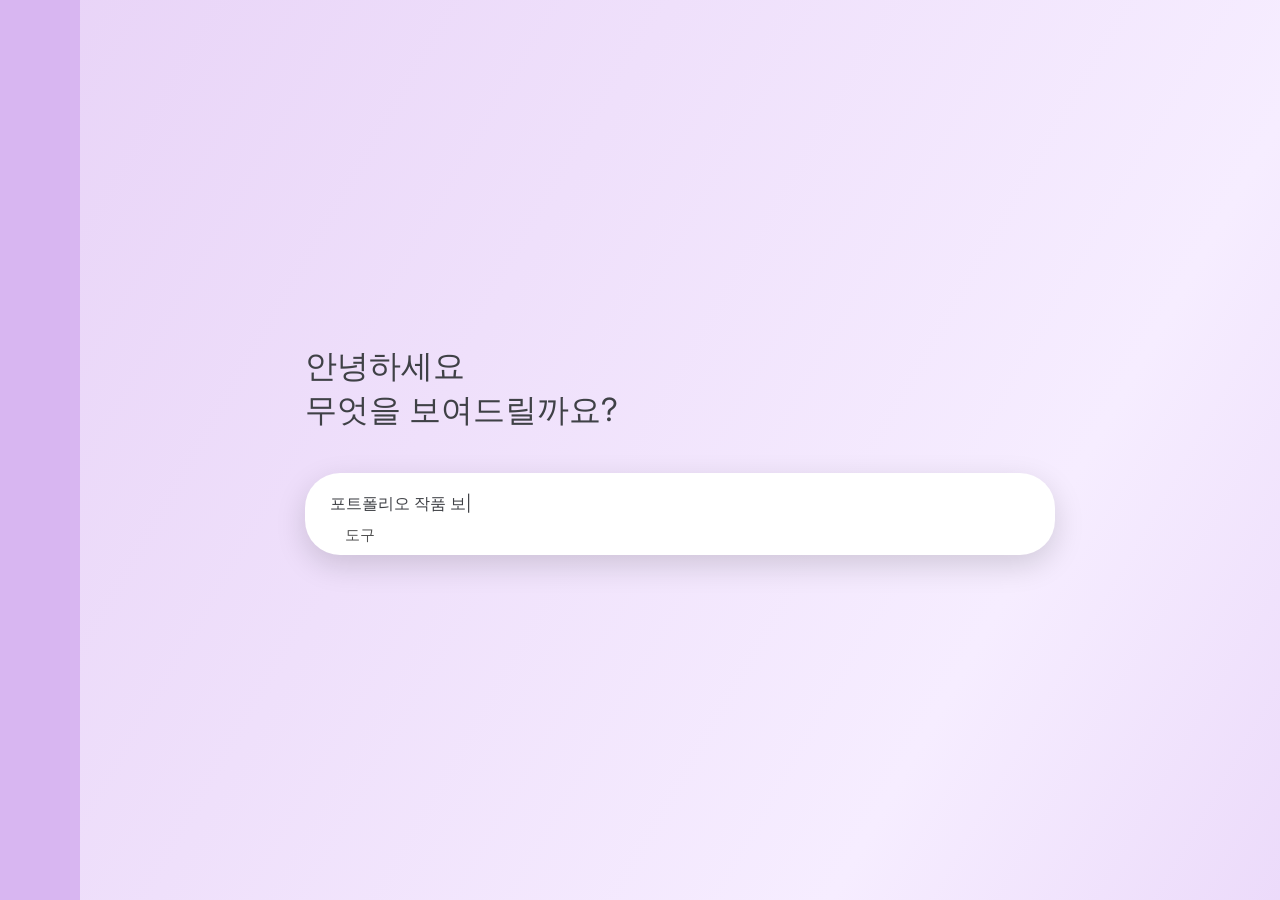
==== index.html @ f6c5e35c "Add files via upload" ====
<!DOCTYPE html>
<html lang="ko">
<head>
<meta charset="UTF-8">
<meta http-equiv="X-UA-Compatible" content="IE=edge">
<meta name="viewport" content="width=device-width, initial-scale=1.0">
<script src="https://kit.fontawesome.com/efbf198f8e.js" crossorigin="anonymous"></script>
<link rel="preconnect" href="https://fonts.googleapis.com">
<link rel="preconnect" href="https://fonts.gstatic.com" crossorigin>
<link href="https://fonts.googleapis.com/css2?family=Inter:ital,opsz,wght@0,14..32,100..900;1,14..32,100..900&display=swap" rel="stylesheet">
<link rel="stylesheet" href="https://unpkg.com/aos@next/dist/aos.css" />
<link rel="stylesheet" href="https://cdn.jsdelivr.net/npm/swiper@12/swiper-bundle.min.css" />
<link rel="stylesheet" href="css/index.css">
<title></title>
<style>
</style>
</head>
<body>
    <main>
        <section class="menu-bar flex-box">
            <div class="top-icon">
                <div><i class="fa-solid fa-bars"></i></div>
                <div><i class="fa-solid fa-pen-to-square"></i></div>
            </div>
            <div class="bottom-icon">
                <i class="fa-solid fa-gear"></i>
            </div>
        </section>
        <section class="flex-box pofol-back">
            <div class="search-group">
                <div class="title">
                    <h2>안녕하세요 <br>
                        무엇을 보여드릴까요?</h2>
                </div>
                <div class="search-box">
                        <div class="pofol">
                            <p class="jihyepofol">강지혜 portfolio</p>
                            <p id="typing"><span class="cursor">|</span></p>
                        </div>
                    <div class="icon-bar flex-box">
                        <div class="left-icon flex-box">
                            <i class="fa-regular fa-plus"></i>
                            <span>
                                <i class="fa-solid fa-sliders"></i> <span>도구</span>
                            </span>
                        </div>
                        <span class="right-icon">
                            <i class="fa-solid fa-circle-arrow-right"></i>
                        </span>
                    </div>
                </div>
            </div>
        </section>
        <section class="portfolio-start" >
                <div class="txt-intro">
                        <p><span class="purple">강지혜의 portfolio</span>를 불러왔습니다.</p>
                        <div class="line"></div>
                    <div>
                        <p class="myintro">안녕하세요. <br><br>
                        사소한 디테일에서 <span class="bold">새로운 가능성을 발견</span>하고 <br>
                        <span class="bold">섬세함으로 그 답을 설계하는 디자이너 강지혜</span>입니다. <br> <br>
                        <span class="bold">복잡한 문제를 걷어내고 본질에 집중</span>하며 <br>
                        머무는 모든 순간을 <span class="bold">가장 편안하고 가치 있게</span> <br>
                        만드는 것이 <span class="bold">저의 디자인 철학</span>입니다.
                        </p>
                        <div class="line"></div>
                    </div>
                </div>

        <div class="work">
            <div class="design">
                <h2>1. 상세 페이지</h2>
                <div class="work-img flex-box">
                    <div class="modal-open" onclick="open_modal(0)" >
                        <img src="img/promotion/miumiu/miuthumb.png" alt=""  > 
                        <div>MIU MIU</div>
                    </div>
                    <div class="modal-open" onclick="open_modal(1)">
                        <img src="img/promotion/nespresso/nespressothumb.png" alt="" >
                        <div>NESPRESSO</div>
                    </div>
                    <div class="modal-open" onclick="open_modal(2)">
                        <img src="img/promotion/keyboard/keyboardthumb.png" alt="" >
                        <div>단청 키보드</div>
                    </div>
                    <div class="modal-open" onclick="open_modal(3)">
                        <img src="img/promotion/fujifilm/fujifilmthumb.png" alt="" >
                        <div>FUJIFILM INSTAX</div>
                    </div>
           
                </div>
                <div class="line"></div>
            </div>
            <div class="design">
                <h2>2. 배너 디자인 & 이벤트 페이지</h2>
                <div class="work-img flex-box">
                    <div class="modal-open" onclick="open_modal(4)">
                        <img src="img/promotion/knotted/knottedthumb.png" alt="" class="page-img">
                        <div>KNOTTED</div>
                    </div>
                    <div class="modal-open" onclick="open_modal(9)">
                        <img src="img/promotion/toreta/toretathumb.png" alt="" class="page-img">
                        <div>TORETA</div>
                    </div>
                    <div class="modal-open" onclick="open_modal(5)">
                        <img src="img/promotion/zinus/zinustjumb.png" alt="" class="page-img">
                        <div>ZINUS</div>
                    </div>
                </div>
                <div class="line"></div>
            </div>
            <div class="design">
                <h2>3. 로고 디자인</h2>
                <div class="work-img flex-box">
                    <div class="modal-open" onclick="open_modal(6)">
                        <img src="img/promotion/logo/logo.png" alt="" class="page-img">
                        <div>SoSo Log</div>
                    </div>
                </div>
                <div class="line"></div>
            </div>
            <div class="design">
                <h2>4. 반응형 웹디자인</h2>
                <div class="work-img flex-box">
                    <div class="modal-open" onclick="open_modal(7)">
                        <img src="port1/images/petthumb.png" alt="" class="page-img">
                        <div>PET MATE</div>
                    </div>
                    <div class="modal-open" onclick="open_modal(8)">
                        <img src="port2/images/aquathumb.png" alt="" class="page-img">
                        <div>AQUA DIVE</div>
                    </div>
                </div>
                <div class="line"></div>
            </div>
        </div>
        </section>
    </main>
    <!-- 모달1 구역 -->
    <div class="modal" >
        <div class="modal-wrap">
            <div class="modal-body">
                <div  class="modal-860">
                    <h2>상세 페이지</h2>
                    <div class="modal-logo"><img src="img/promotion/miumiu/logo.png" alt=""></div>
                    <p class="con"><span>컨셉</span>연노랑과 연분홍의 파스텔 컬러를 활용해 발랄한 소녀 감성과 사랑스러운 분위기를 표현했습니다. <br> 기존 상세 페이지의 블루 계열 톤과 차별화된 색감으로 미우미우 향수의 달콤하고 우아한 이미지를 강조했습니다.</p>
                    <p class="con"><span>기술 스택</span>ChatGPT / Gemini : 방향성 도출 <br>
                        Nano Banana / 미리캔버스(Miricle) / Canva : 이미지 생성 및 제품 연출 배경 구성 <br>
                        Photoshop / Figma : 이미지 편집 및 레이아웃 구성</p> 
                        
                    <img src="img/promotion/miumiu/miu_01.jpg" alt="">                                 
                    <img src="img/promotion/miumiu/miu_02.jpg" alt="">                                 
                    <img src="img/promotion/miumiu/miu_03.jpg" alt="">                                 
                    <span class="modal-close"><i class="fa-solid fa-xmark"></i></span>
                </div>
            </div>
        </div>   
    </div>
    <div class="modal" >
        <div class="modal-wrap">
            <div class="modal-body">
                <div  class="modal-860">
                    <h2>상세 페이지</h2>
                    <div class="modal-logo"><img src="img/promotion/nespresso/logo.png" alt=""></div>
                    <p class="con"><span>컨셉</span>베이지와 브라운 계열 컬러를 활용해 커피의 씁쓸함과 달콤함이 공존하는 따뜻하고 고급스러운 분위기를 연출하고, 다양한 기능과 기술이 적용된 프리미엄 커피머신의 기술력을 강조했습니다.</p>
                    <p class="con"><span>기술 스택</span>ChatGPT / Gemini : 연출 배경 편집 <br>
                        Nano Banana / 미리캔버스(Miricle) / Canva : 이미지 생성 및 제품 연출 배경 구성 <br>
                        Photoshop / Figma : 이미지 편집 및 레이아웃 구성</p> 
                    <img src="img/promotion/nespresso/nespresso_01.jpg" alt="">                                 
                    <img src="img/promotion/nespresso/nespresso_02.jpg" alt="">                                 
                    <img src="img/promotion/nespresso/nespresso_03.jpg" alt="">                                 
                    <img src="img/promotion/nespresso/nespresso_04.jpg" alt="">                                 
                    <span class="modal-close"><i class="fa-solid fa-xmark"></i></span>
                </div>
            </div>
        </div>   
    </div>
    <div class="modal" >
        <div class="modal-wrap">
            <div class="modal-body">
                <div  class="modal-860">
                    <h2>상세 페이지</h2>
                    <div class="modal-logo"><img src="img/promotion/keyboard/logo.png" alt=""></div>
                    <p class="con"><span>컨셉</span>단청에서 영감을 받은 한국 전통 문양을 바탕으로 다크 계열 컬러를 활용해 차분하고 고급스러운 분위기를 연출하고, 제품의 패턴과 디테일이 돋보이도록 디자인 중심으로 구성했습니다.</p>
                    <p class="con"><span>기술 스택</span>ChatGPT / Gemini : 연출 배경 제작 <br>
                        Nano Banana / 미리캔버스(Miricle) : 이미지 생성 및 제품 연출 구성 <br>
                        Photoshop / Figma : 이미지 편집 및 레이아웃 구성</p> 
                    <img src="img/promotion/keyboard/keyboard_01.jpg" alt="">                                 
                    <img src="img/promotion/keyboard/keyboard_02.jpg" alt="">                                 
                    <img src="img/promotion/keyboard/keyboard_03.jpg" alt="">                                 
                    <img src="img/promotion/keyboard/keyboard_04.jpg" alt="">                                 
                    <span class="modal-close"><i class="fa-solid fa-xmark"></i></span>
                </div>
            </div>
        </div>   
    </div>
    <div class="modal" >
        <div class="modal-wrap">
            <div class="modal-body">
                <div  class="modal-860">
                    <h2>상세 페이지</h2>
                    <div class="modal-logo"><img src="img/promotion/fujifilm/logo.png" alt=""></div>
                    <p class="con"><span>컨셉</span>그린 계열 컬러를 중심으로 카메라의 아날로그 감성과 클래식한 분위기를 연출하고, 카메라의 기능과 사용 방법을 직관적으로 전달할 수 있도록 구성했습니다.</p>
                    <p class="con"><span>기술 스택</span>ChatGPT / Gemini : 연출 방향성 도출 <br>
                        Nano Banana / 미리캔버스(Miricle) / Canva : 이미지 생성 및 제품 연출 구성 <br>
                        Photoshop / Figma : 이미지 편집 및 레이아웃 구성</p> 
                    <img src="img/promotion/fujifilm/fujifilm_01.jpg" alt="">
                    <img src="img/promotion/fujifilm/fujifilm_02.jpg" alt="">
                    <img src="img/promotion/fujifilm/fujifilm_03.jpg" alt="">
                    <img src="img/promotion/fujifilm/fujifilm_04.jpg" alt="">
                    <span class="modal-close"><i class="fa-solid fa-xmark"></i></span>
                </div>
            </div>
        </div>   
    </div>
    <div class="modal" >
        <div class="modal-wrap">
            <div class="modal-body">
                <div  class="modal-1400">
                    <h2>배너 디자인</h2>
                    <div class="modal-logo"><img src="img/promotion/knotted/logo.png" alt=""></div>
                    <p class="con"><span>컨셉</span>디저트의 색감과 조화를 이루는 배경 컬러를 활용해 감성적인 분위기를 연출하고, 비주얼이 돋보이도록 디자인했습니다.</p>
                    <p class="con"><span>기술 스택</span>ChatGPT / Gemini : 연출 방향성 도출 <br>
                        Nano Banana / 미리캔버스(Miricle) / Canva : 이미지 생성 및 제품 연출 구성 <br>
                        Photoshop / Figma : 이미지 편집 및 레이아웃 구성</p> 
                    <img src="img/promotion/knotted/knotted1.png" alt="">
                    <img src="img/promotion/knotted/knotted2.png" alt="">
                    <img src="img/promotion/knotted/knotted3.png" alt="">
                    <span class="modal-close"><i class="fa-solid fa-xmark"></i></span>
                </div>
            </div>
        </div>   
    </div>
    <div class="modal" >
        <div class="modal-wrap">
            <div class="modal-body">
                <div  class="modal-860">
                    <h2>이벤트 페이지</h2>
                    <div class="modal-logo"><img src="img/promotion/zinus/logo.png" alt=""></div>
                    <p class="con"><span>컨셉</span>동일한 레이아웃을 기반으로 계절에 맞는 컬러를 적용해 두 가지 이벤트 페이지를 제작했습니다. <br>겨울 시즌에는 브라운 계열을 활용해 포근한 분위기를 연출하고, 봄 시즌에는 옐로우 계열을 적용해 밝고 부드러운 분위기를 표현했습니다.</p>
                    <p class="con"><span>기술 스택</span>ChatGPT / Gemini : 연출 방향성 도출 <br>
                        Nano Banana / 미리캔버스(Miricle) / Canva : 이미지 생성 및 제품 연출 구성 <br>
                        Photoshop / Figma : 이미지 편집 및 레이아웃 구성</p> 
                    <img src="img/promotion/zinus/zinus1.png" alt="">
                    <img src="img/promotion/zinus/zinus2.png" alt="">
                    <span class="modal-close"><i class="fa-solid fa-xmark"></i></span>
                </div>
            </div>
        </div>   
    </div>
    <div class="modal" >
        <div class="modal-wrap">
            <div class="modal-body">
                <div  class="modal-1400">
                    <h2>로고 디자인</h2>
                    <div class="modal-logo"><img src="img/promotion/logo/sologo.png" alt=""></div>
                        <img src="img/promotion/logo/sosolog_01.jpg" alt="">
                        <img src="img/promotion/logo/sosolog_02.jpg" alt="">
                        <img src="img/promotion/logo/sosolog_03.jpg" alt="">
                    <span class="modal-close"><i class="fa-solid fa-xmark"></i></span>
                </div>
            </div>
        </div>   
    </div>
    <div class="modal" >
        <div class="modal-wrap">
            <div class="modal-body">
                <div  class="modal-1400">
                    <h2>반응형 웹디자인</h2>
                   <div class="web"><a href="port1/index.html" target="_blank"><i class="fa-solid fa-square-up-right"></i></a></div>
                        <img src="port1/images/pet_01.jpg" alt="">
                        <img src="port1/images/pet_02.jpg" alt="">
                        <img src="port1/images/pet_03.jpg" alt="">
                    <span class="modal-close"><i class="fa-solid fa-xmark"></i></span>
                </div>
            </div>
        </div>   
    </div>
    <div class="modal" >
        <div class="modal-wrap">
            <div class="modal-body">
                <div  class="modal-1400">
                    <h2>반응형 웹디자인</h2>
                    <div class="web"><a href="port2/index.html" target="_blank"><i class="fa-solid fa-square-up-right"></i></a></div>
                        <img src="port2/images/aqua_01.jpg" alt="">
                        <img src="port2/images/aqua_02.jpg" alt="">
                        <img src="port2/images/aqua_03.jpg" alt="">
                        <img src="port2/images/aqua_04.jpg" alt="">
                    <span class="modal-close"><i class="fa-solid fa-xmark"></i></span>
                </div>
            </div>
        </div>   
    </div>
    <div class="modal" >
        <div class="modal-wrap">
            <div class="modal-body">
                <div  class="modal-1400">
                    <h2>배너 디자인</h2>
                    <div class="modal-logo"><img src="img/promotion/toreta/logo.png" alt=""></div>
                    <p class="con"><span>컨셉</span>제품이 가진 산뜻한 브랜드 이미지를 반영해 청량함과 상큼함을 중심으로 배너 컨셉을 설정하였습니다. <br>
또한 제품 패키지의 컬러를 반영해 배경 색감과 분위기를 다르게 구성하고, 각 컨셉에 어울리는 시각 요소로 차별화된 이미지를 표현하였습니다.
                    <p class="con"><span>기술 스택</span>ChatGPT / Gemini : 연출 방향성 도출 <br>
                        Nano Banana / 미리캔버스(Miricle) / Canva : 이미지 생성 및 제품 연출 구성 <br>
                        Photoshop / Figma : 이미지 편집 및 레이아웃 구성</p> 
                        <img src="img/promotion/toreta/toreta_01.png" alt="">
                        <img src="img/promotion/toreta/toreta_02.png" alt="">
                    <span class="modal-close"><i class="fa-solid fa-xmark"></i></span>
                </div>
            </div>
        </div>   
    </div>




















<script src="https://ajax.googleapis.com/ajax/libs/jquery/3.5.1/jquery.min.js"></script>
<script>
    let modal = document.querySelectorAll('.modal');  /* 모달창 */
 
    function open_modal(modal_num){  
        // 모달창이 열리면 body 에 있던 스크롤바는 감춘다
           $('body').css('overflow','hidden');      

           modal[modal_num].style.display ='block';  /* 매개변수를 통하여 배열번호를 전달받아 해당 클래스(모달창)를 열어줌 */
                      
            $('.modal-close').click(function(){
                $('body').css('overflow','auto');
                $('.modal').css('display','none');
                            });  
         } ;
</script>

















<script src="https://unpkg.com/aos@next/dist/aos.js"></script>

<script>

$(document).ready(function() {
    // 1. 타이핑 효과 (기존 것 유지)
    let $title = $(".jihyepofol");    
    let $cursor = $(".cursor");        
    let text = "포트폴리오 작품 보러가기.";
    let i = 0;
    
    setTimeout(function() {
        $title.fadeOut(500, function() {
            $cursor.show();
            let interval = setInterval(function() {
                $cursor.before(text.charAt(i));
                i++;
                if (i >= text.length) clearInterval(interval);
            }, 100);
        });
    }, 100);

    // 2. 화살표 클릭 시 핵심 동작
    $(".right-icon").on("click", function() {
        // 버튼 중복 클릭 방지
        $(this).css({"pointer-events": "none"}); 

        // 1단계: 전체 섹션을 보이게 함
        $(".portfolio-start").fadeIn(600);

        // 2단계: 섹션 안의 .design 요소들을 0.3초 간격으로 하나씩 나타나게 함
        $(".portfolio-start .design").each(function(index) {
            $(this).delay(index * 300).animate({ opacity: 1 }, 800);
        });

        // 3단계: 포트폴리오 위치로 부드럽게 스크롤
        $('html, body').animate({
            scrollTop: $(".portfolio-start").offset().top
        }, 600);
    });
});

// 모달창------------------------------------------------------------------------------


</script>
</body>
</html>
---- css/index.css ----
@charset "UTF-8";
*{
    margin: 0;
    padding: 0;
    box-sizing: border-box;
    list-style: none;
    text-decoration: none;
    font-family: "Inter", sans-serif;

    /* border: 1px solid red; */
}
body{overflow: scroll; overflow-x: hidden;}
img{display: block; width: 100%;}
.flex-box{display: flex; flex-wrap: wrap;}
.container{max-width: 1400px; margin: auto; padding: 0 20px;}
.line{border-bottom: 2px solid #969698; margin: 0 auto;}
.bold{font-weight: 600;}
.modal-1400{max-width: 1440px; margin: auto; padding: 20px;}
.modal-1000{max-width: 1040px; margin: auto; padding: 20px;}
.modal-860{max-width: 900px; margin: auto; padding: 20px;}



.menu-bar {
    position: fixed; 
    left: 0; 
    top: 0; 
    width: 80px; 
    height: 100vh;
    background-color: #D8B6F1;
    z-index: 10;
    padding: 40px 0;
    justify-content: space-between;
    flex-direction: column;
    align-items: center;
    color: #505050;
}

.menu-bar .top-icon{width: 100%; text-align: center;}
.menu-bar .top-icon i:nth-child(1){margin-bottom: 40px;}

.menu-bar i{cursor: pointer; font-size: 18px;}



.pofol-back{
    height: 100vh;
    flex-direction: column;
    justify-content: center;
    align-items: center;
    padding-left: 80px;

    /* 움직이는 그라데이션 */
    background: linear-gradient(
        120deg,
        #E8D3F7,
        #F6EDFF,
        #D8B6F1,
        #EAD8FA,
        #E8D3F7



        
    );

    background-size: 300% 300%;
    animation: gradientMove 9s linear  infinite;
}

/* 그라데이션 움직임 */
@keyframes gradientMove{
    0%{
        background-position: 0% 50%;
    }
    25%{
        background-position: 50% 50%;
    }
    50%{
        background-position: 75% 50%;
    }
    75%{
        background-position: 100% 50%;
    }
    100%{
        background-position: 0% 50%;
    }
}



.pofol-back .search-group{width: 750px;}
.pofol-back .title h2 {
    font-size: 32px;
    font-weight: 400;
    margin-bottom: 40px;
    color: #3F4146;
}



.pofol-back .search-box{
    width: 100%;
    background-color: #fff;
    border-radius: 35px;
    box-shadow: 0 10px 30px rgba(0, 0, 0, 0.15);
}
/* .pofol-back .search-box {padding: 20px 20px;} */
.pofol-back .search-box .pofol{
    /* margin-top: 20px; margin-bottom: 10px; margin-left: 25px;  */
    padding-top: 20px;
    padding-bottom: 10px;
    padding-left: 25px;
    min-height: 50px; 
    color: #888888;
}
.pofol-back .search-box #typing{color: #3F4146; }

/* 부모 박스의 높이를 고정해서 글자 교체 시 덜컹거림 방지 */


.cursor {
    animation: cursor-blink 0.7s infinite;
    display: none;
}




.pofol-back .icon-bar{justify-content: space-between; align-items: center; }



.pofol-back .left-icon{ margin-left:20px; margin-bottom: 10px; color: #505050; cursor: pointer; align-items: center;}

.pofol-back .left-icon span{font-size: 15px;}

.pofol-back .fa-plus{font-size: 30px; margin-right: 20px;}
.pofol-back .right-icon{font-size: 40px; margin-right: 10px; margin-bottom: 10px; cursor: pointer; animation: blink 1.5s infinite;}

.right-icon:active {
    transform: scale(0.9); /* 눌리는 느낌 */
}


@keyframes cursor-blink {
    50% { opacity: 0; }
}

@keyframes blink{
    0%{opacity:1;}
    50%{opacity:0;}
    100%{opacity:1;}
}

/* -------------------------------------------portfolio-start-------------------------------------------- */

.portfolio-start{
    padding-top: 150px;
    margin: 0 auto;
    width: 1000px;
    display: none;
    padding-bottom: 150px;
}

.design{
    opacity: 0;
    transform: translateY(40px);
    transition: all 0.6s ease;
}

.design.show{
    opacity: 1;
    transform: translateY(0);
}
/* .portfolio-start > .txt-intro {width: ;} */
.portfolio-start p{font-size: 24px; color: #3F4146; }
.portfolio-start .myintro{ margin: 50px 0;}
.portfolio-start > .txt-intro > p > .purple{ color: #CE9DF0; font-weight: 700;}


.work{margin: 0 auto;}
.work h2{color: #3F4146; margin-top: 100px; margin-bottom: 50px;}
.work-img{gap: 5px; margin-bottom: 150px;}
.work-img > div{width:calc((100% - 15px) / 4); position: relative;}
/* .portfolio-start .work-img > div > img {filter: brightness(70%); } */
.work-img > div > img {filter: brightness(75%); cursor: pointer; }
.work-img > div > div{ 
    position: absolute;
    background-color: rgba(255, 255, 255, 0.8);
    padding: 7px 10px;
    border-radius: 20px;
    width: 155px;
    text-align: center;
    margin-top: 10px;
    margin-right: 10px;
    right: 0;
    top: 0;
    color: #3F4146;
    font-weight: 500;
    margin-bottom: 130px;
}
.work-img > div > img:hover {filter: brightness(100%); transition: all 0.5s; }


/* 스크롤바 전체 */
::-webkit-scrollbar{
    width:8px;
}

/* 스크롤 배경 */
::-webkit-scrollbar-track{
    background:transparent;
}

/* 스크롤 막대 */
::-webkit-scrollbar-thumb{
    background:#8E6BA7;
    border-radius:10px;
}

/* 마우스 올렸을 때 */
::-webkit-scrollbar-thumb:hover{
    background:#D8B6F1;
}


/* 모달창 */

.modal {
    display: none;  
    
    position: fixed;
    left: 0;
    top: 0;    

    overflow-y: auto;
    
    width: 100%;
    height: 100%;   

    background-color: rgba(0, 0, 0, 0.8);

    z-index: 900; /* z-index는 반드시 들어가야 한다 */ }


.modal-wrap {
  
    position: absolute;
    left: 10%;/* 항상 수평 영역의 중앙에 위치하도록 설정 */
    top: 50px;
    /* background-color: red; */
    display: block;
    width:80%;
    
    padding-bottom:50px;    
}

.modal-body{   background-color: #fff;  padding:20px; border-radius: 20px; color: #202124;}  
.modal-body h2{font-weight: 400; text-align: center; margin-bottom: 20px; color: #505050;}  
.modal-body .modal-logo > img {width: auto; margin: 0 auto; margin-bottom: 30px;}  
/* .modal-body .modal-logo { }   */
.modal-body .con {font-size: 18px; margin-bottom: 30px;}
.modal-body .con >span{text-align: left; font-weight: 600; display: block; margin-bottom: 4px; font-size: 20px;}



.modal-close {
    position: absolute;
    right: 20px;
    top: 20px;

    display: block;
    width: 50px;
  

    border: 0;
    color: #8E6BA7;
    cursor: pointer;
    font-size: 35px;
}









/* ---------------------------------------------@media------------------------------------------------- */

@media(max-width:1270px){
.portfolio-start{width: 80%;}
}

@media(max-width:1100px){
    /* .portfolio-start{width: 90%;} */
.work{width: 90%;}
.work-img{gap: 10px;}
.work-img > div{width: calc((100% - 10px) / 2);}

}

@media(max-width:900px){
    .pofol-back .search-group{width: 90%;}
}

@media(max-width:768px){
    .menu-bar {background-color: #D8B6F1; width: 100%; flex-direction: row; justify-content: space-between;
        height: auto;        padding: 15px 10px;
    }
    
    .menu-bar .top-icon i:nth-child(1){margin-bottom: 0px;}
    .menu-bar .fa-bars{display: block; padding-left: 20px;}
    .menu-bar .fa-pen-to-square,
    .menu-bar .fa-gear{display: none;}
    .pofol-back{padding: 0;}
    .pofol-back .title h2{font-size: 28px; margin-bottom:20px}
    .pofol-back .fa-plus{font-size: 25px;}
    .pofol-back .right-icon{font-size: 30px;}

    .portfolio-start > .txt-intro p {
        font-size: 20px;
    }
    .work h2{font-size: 21px;}
    .work-img > div{width: 100%;}

    .modal-body .con{font-size: 16px;}
    .modal-body .con br{display: none;}


}
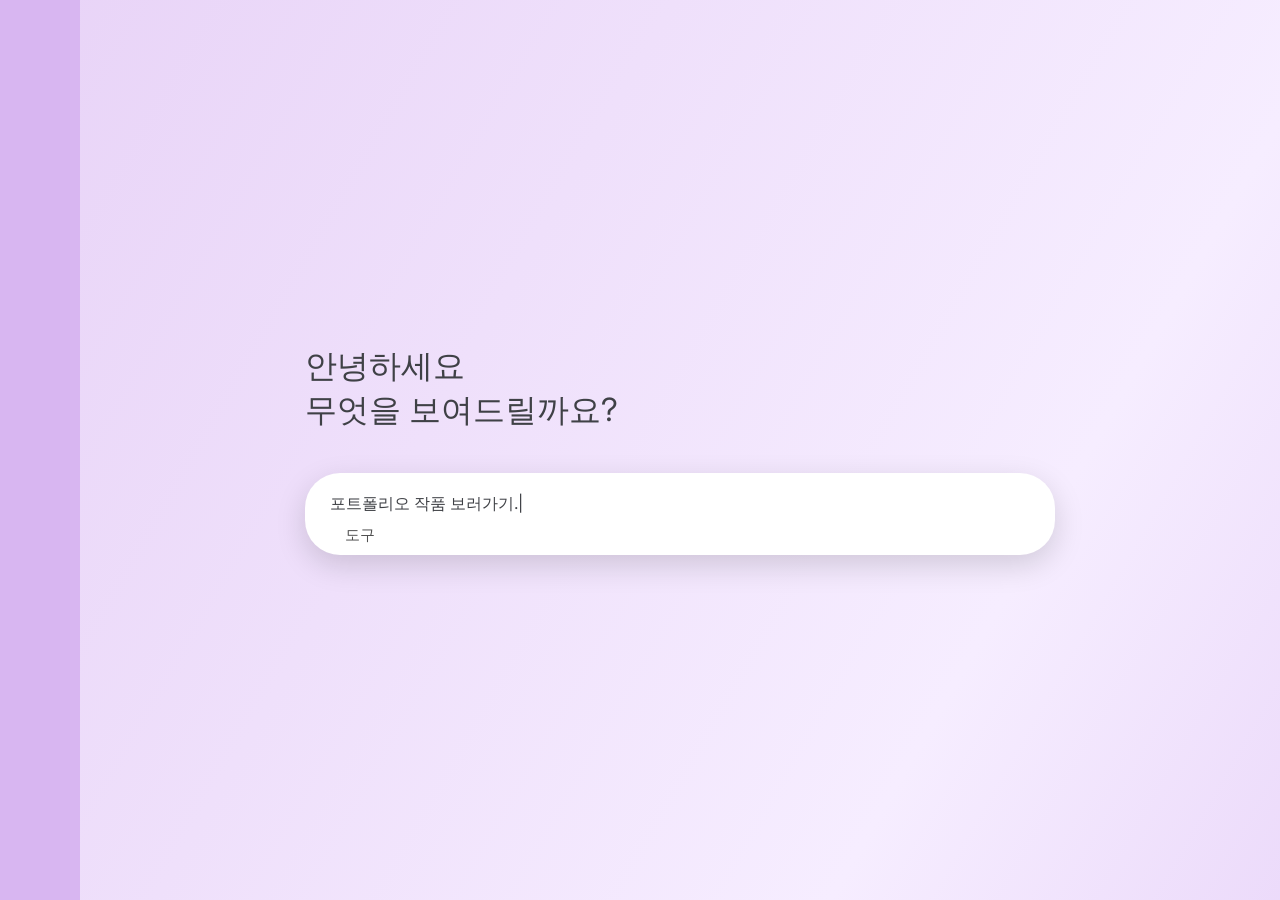
==== commit f1aa53c2: "Add files via upload" ====
--- a/index.html
+++ b/index.html
@@ -10,6 +10,7 @@
 <link href="https://fonts.googleapis.com/css2?family=Inter:ital,opsz,wght@0,14..32,100..900;1,14..32,100..900&display=swap" rel="stylesheet">
 <link rel="stylesheet" href="https://unpkg.com/aos@next/dist/aos.css" />
 <link rel="stylesheet" href="https://cdn.jsdelivr.net/npm/swiper@12/swiper-bundle.min.css" />
+<link rel="icon" type="image/png" href="img/favi.png">
 <link rel="stylesheet" href="css/index.css">
 <title></title>
 <style>
@@ -57,11 +58,12 @@
                         <div class="line"></div>
                     <div>
                         <p class="myintro">안녕하세요. <br><br>
-                        사소한 디테일에서 <span class="bold">새로운 가능성을 발견</span>하고 <br>
-                        <span class="bold">섬세함으로 그 답을 설계하는 디자이너 강지혜</span>입니다. <br> <br>
-                        <span class="bold">복잡한 문제를 걷어내고 본질에 집중</span>하며 <br>
-                        머무는 모든 순간을 <span class="bold">가장 편안하고 가치 있게</span> <br>
-                        만드는 것이 <span class="bold">저의 디자인 철학</span>입니다.
+                        사소한 디테일에서 새로운 가능성을 <br>
+                        발견하고 <span class="bold">섬세함으로 답을 설계하는 디자이너 강지혜</span>입니다. <br> <br>
+                        <span class="bold">복잡한 문제를 걷어내고 본질에 집중</span>하며
+                        머무는 모든 순간을 <br> <span class="bold">가장 편안하고 가치 있게</span>
+                        만드는 것이 <span class="bold">
+                            <br>저의 디자인 철학</span>입니다.
                         </p>
                         <div class="line"></div>
                     </div>
@@ -87,6 +89,14 @@
                         <img src="img/promotion/fujifilm/fujifilmthumb.png" alt="" >
                         <div>FUJIFILM INSTAX</div>
                     </div>
+                    <div class="modal-open" onclick="open_modal(11)">
+                        <img src="img/promotion/mlb/mlbthumb.png" alt="" >
+                        <div>MLB</div>
+                    </div>
+                    <div class="modal-open" onclick="open_modal(12)">
+                        <img src="img/promotion/toun/tounthumb.png" alt="" >
+                        <div>TOUN 28</div>
+                    </div>
            
                 </div>
                 <div class="line"></div>
@@ -106,6 +116,10 @@
                         <img src="img/promotion/zinus/zinustjumb.png" alt="" class="page-img">
                         <div>ZINUS</div>
                     </div>
+                    <div class="modal-open" onclick="open_modal(10)">
+                        <img src="img/promotion/dashing/dashingthumb.png" alt="" class="page-img">
+                        <div>DASHING DIVA</div>
+                    </div>
                 </div>
                 <div class="line"></div>
             </div>
@@ -143,7 +157,7 @@
                 <div  class="modal-860">
                     <h2>상세 페이지</h2>
                     <div class="modal-logo"><img src="img/promotion/miumiu/logo.png" alt=""></div>
-                    <p class="con"><span>컨셉</span>연노랑과 연분홍의 파스텔 컬러를 활용해 발랄한 소녀 감성과 사랑스러운 분위기를 표현했습니다. <br> 기존 상세 페이지의 블루 계열 톤과 차별화된 색감으로 미우미우 향수의 달콤하고 우아한 이미지를 강조했습니다.</p>
+                    <p class="con"><span>컨셉</span>연노랑과 연분홍의 파스텔 컬러를 활용해 발랄한 소녀 감성과 사랑스러운 분위기를 표현하고, 브랜드의 부드러운 우아함을 전달했습니다.</p>
                     <p class="con"><span>기술 스택</span>ChatGPT / Gemini : 방향성 도출 <br>
                         Nano Banana / 미리캔버스(Miricle) / Canva : 이미지 생성 및 제품 연출 배경 구성 <br>
                         Photoshop / Figma : 이미지 편집 및 레이아웃 구성</p> 
@@ -213,6 +227,7 @@
             </div>
         </div>   
     </div>
+    <!-- 배너 & 이벤트ㅡㅡㅡㅡㅡㅡㅡㅡㅡㅡㅡㅡㅡㅡㅡㅡㅡㅡㅡㅡㅡㅡㅡㅡㅡㅡㅡㅡㅡㅡㅡ -->
     <div class="modal" >
         <div class="modal-wrap">
             <div class="modal-body">
@@ -248,6 +263,7 @@
             </div>
         </div>   
     </div>
+    <!-- 로고ㅡㅡㅡㅡㅡㅡㅡㅡㅡㅡㅡㅡㅡㅡㅡㅡㅡㅡㅡㅡㅡㅡㅡㅡㅡㅡㅡㅡㅡㅡㅡㅡㅡㅡㅡㅡㅡㅡㅡ -->
     <div class="modal" >
         <div class="modal-wrap">
             <div class="modal-body">
@@ -262,12 +278,13 @@
             </div>
         </div>   
     </div>
+    <!-- 반응형ㅡㅡㅡㅡㅡㅡㅡㅡㅡㅡㅡㅡㅡㅡㅡㅡㅡㅡㅡㅡㅡㅡㅡㅡㅡㅡㅡㅡㅡㅡㅡㅡㅡㅡㅡㅡㅡㅡ -->
     <div class="modal" >
         <div class="modal-wrap">
             <div class="modal-body">
                 <div  class="modal-1400">
                     <h2>반응형 웹디자인</h2>
-                   <div class="web"><a href="port1/index.html" target="_blank"><i class="fa-solid fa-square-up-right"></i></a></div>
+                   <div class="web"><a href="port1/index.html" target="_blank"><i class="fa-solid fa-share-from-square"></i></a></div>
                         <img src="port1/images/pet_01.jpg" alt="">
                         <img src="port1/images/pet_02.jpg" alt="">
                         <img src="port1/images/pet_03.jpg" alt="">
@@ -281,7 +298,7 @@
             <div class="modal-body">
                 <div  class="modal-1400">
                     <h2>반응형 웹디자인</h2>
-                    <div class="web"><a href="port2/index.html" target="_blank"><i class="fa-solid fa-square-up-right"></i></a></div>
+                    <div class="web"><a href="port2/index.html" target="_blank"><i class="fa-solid fa-share-from-square"></i></a></div>
                         <img src="port2/images/aqua_01.jpg" alt="">
                         <img src="port2/images/aqua_02.jpg" alt="">
                         <img src="port2/images/aqua_03.jpg" alt="">
@@ -304,6 +321,62 @@
                         Photoshop / Figma : 이미지 편집 및 레이아웃 구성</p> 
                         <img src="img/promotion/toreta/toreta_01.png" alt="">
                         <img src="img/promotion/toreta/toreta_02.png" alt="">
+                    <span class="modal-close"><i class="fa-solid fa-xmark"></i></span>
+                </div>
+            </div>
+        </div>   
+    </div>
+        <div class="modal" >
+        <div class="modal-wrap">
+            <div class="modal-body">
+                <div  class="modal-860">
+                    <h2>이벤트 페이지</h2>
+                    <div class="modal-logo"><img src="img/promotion/dashing/logo.png" alt=""></div>
+                    <p class="con"><span>컨셉</span>제품 패키지의 핑크 톤과 광택감을 반영해 우아하고 여성스러운 이벤트 페이지로 디자인했습니다. <br>
+차분한 컬러와 레이아웃으로 정보를 직관적으로 전달하며 브랜드의 프리미엄 이미지를 강조했습니다.
+                    <p class="con"><span>기술 스택</span>ChatGPT / Gemini : 이벤트 기획 및 참고 <br>
+                        Nano Banana / 미리캔버스(Miricle) / Canva : 이미지 생성 및 제품 연출 구성 <br>
+                        Photoshop / Figma : 이미지 편집 및 레이아웃 구성</p> 
+                    <img src="img/promotion/dashing/dashing_01.png" alt="">
+                    <img src="img/promotion/dashing/dashing_02.png" alt="">
+                    <span class="modal-close"><i class="fa-solid fa-xmark"></i></span>
+                </div>
+            </div>
+        </div>   
+    </div>
+        <div class="modal" >
+        <div class="modal-wrap">
+            <div class="modal-body">
+                <div  class="modal-860">
+                    <h2>상세 페이지</h2>
+                    <div class="modal-logo"><img src="img/promotion/mlb/logo.png" alt=""></div>
+                    <p class="con"><span>컨셉</span>딥 블루 컬러와 메탈릭 요소를 중심으로 차갑고 세련된 스포티 스트릿 무드를 강조하고, 
+                        절제된 구성과 시선 흐름을 통해 제품의 디테일과 핏에 집중하도록 설계했습니다.</p>
+                    <p class="con"><span>기술 스택</span>ChatGPT / Gemini : 카피 문구 아이디어 참고 <br>
+                        Nano Banana / 미리캔버스(Miricle) / Canva : 이미지 생성 및 제품 연출 구성 <br>
+                        Photoshop / Figma : 이미지 편집 및 레이아웃 구성</p> 
+                    <img src="img/promotion/mlb/mlb_01.png" alt="">
+                    <img src="img/promotion/mlb/mlb_02.png" alt="">
+                    <img src="img/promotion/mlb/mlb_03.png" alt="">
+                    <img src="img/promotion/mlb/mlb_04.png" alt="">
+                    <span class="modal-close"><i class="fa-solid fa-xmark"></i></span>
+                </div>
+            </div>
+        </div>   
+    </div>
+        <div class="modal" >
+        <div class="modal-wrap">
+            <div class="modal-body">
+                <div  class="modal-860">
+                    <h2>상세 페이지</h2>
+                    <div class="modal-logo"><img src="img/promotion/toun/logo.png" alt=""></div>
+                    <p class="con"><span>컨셉</span>클린하고 미니멀한 톤을 기반으로 이미지 중심의 레이아웃을 구성하여, 제품의 자연스러움과 친환경 메시지를 직관적으로 전달하고자 한 디자인입니다.</p>
+                    <p class="con"><span>기술 스택</span>ChatGPT / Gemini : 카피 문구 작업 <br>
+                        Nano Banana / 미리캔버스(Miricle) / Canva : 이미지 연출 <br>
+                        Photoshop / Figma : 이미지 편집 및 레이아웃 구성</p> 
+                    <img src="img/promotion/toun/toun_01.png" alt="">
+                    <img src="img/promotion/toun/toun_02.png" alt="">
+                    <img src="img/promotion/toun/toun_03.png" alt="">
                     <span class="modal-close"><i class="fa-solid fa-xmark"></i></span>
                 </div>
             </div>
--- a/css/index.css
+++ b/css/index.css
@@ -174,7 +174,7 @@
     transform: translateY(0);
 }
 /* .portfolio-start > .txt-intro {width: ;} */
-.portfolio-start p{font-size: 24px; color: #3F4146; }
+.portfolio-start p{font-size: 24px; color: #3F4146; margin-bottom: 50px;}
 .portfolio-start .myintro{ margin: 50px 0;}
 .portfolio-start > .txt-intro > p > .purple{ color: #CE9DF0; font-weight: 700;}
 
@@ -258,7 +258,7 @@
 
 .modal-body{   background-color: #fff;  padding:20px; border-radius: 20px; color: #202124;}  
 .modal-body h2{font-weight: 400; text-align: center; margin-bottom: 20px; color: #505050;}  
-.modal-body .modal-logo > img {width: auto; margin: 0 auto; margin-bottom: 30px;}  
+.modal-body .modal-logo > img {width: auto; margin: 0 auto; margin-bottom: 60px;}  
 /* .modal-body .modal-logo { }   */
 .modal-body .con {font-size: 18px; margin-bottom: 30px;}
 .modal-body .con >span{text-align: left; font-weight: 600; display: block; margin-bottom: 4px; font-size: 20px;}
@@ -280,7 +280,13 @@
     font-size: 35px;
 }
 
-
+.modal .web i {
+    text-align: center;
+    font-size: 40px;
+    width: 100%;
+    margin-bottom: 40px;
+    color: #8E6BA7;
+}
 
 
 
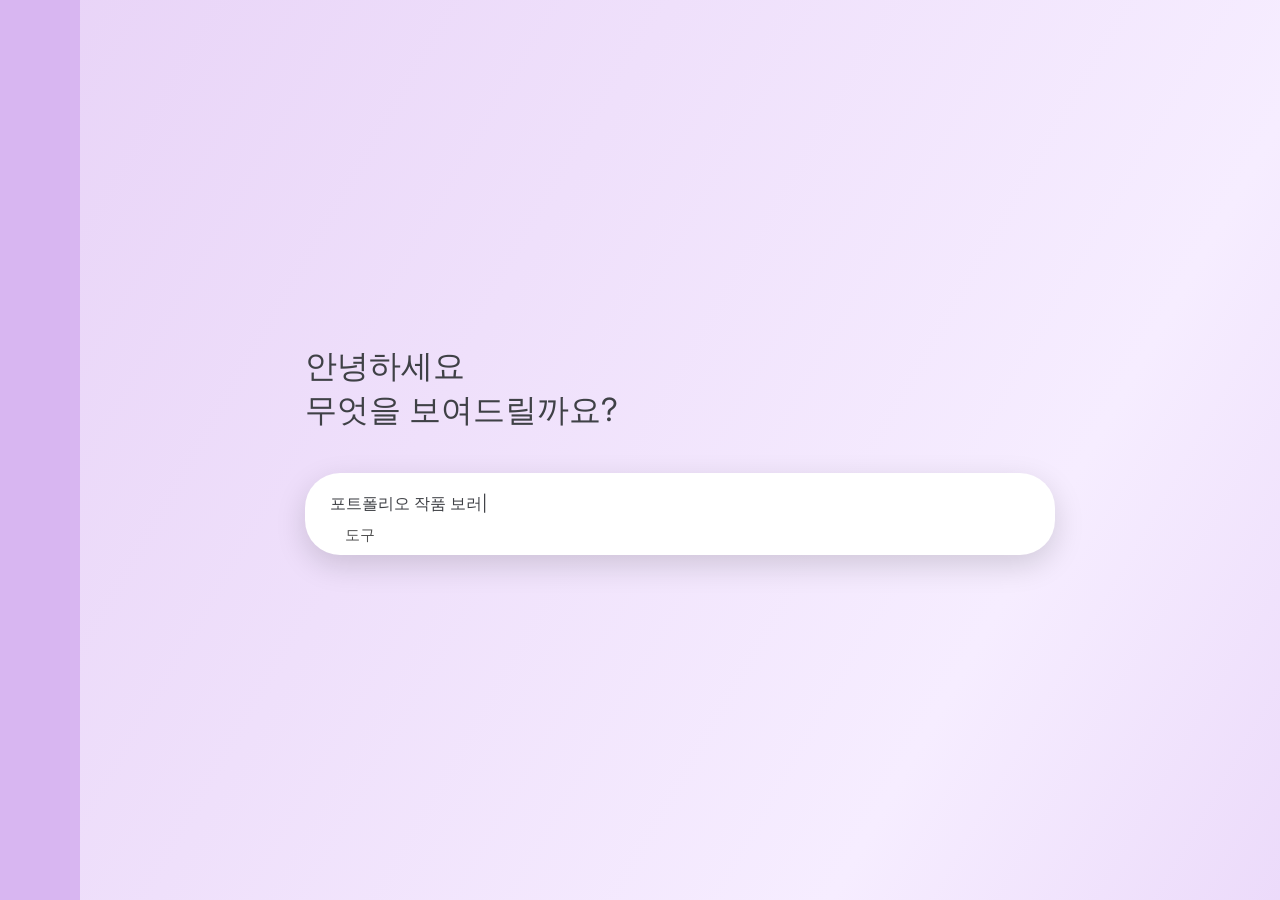
==== commit da7e4280: "Add files via upload" ====
--- a/index.html
+++ b/index.html
@@ -147,6 +147,20 @@
                 </div>
                 <div class="line"></div>
             </div>
+
+                        <div class="design">
+                <h2>5. 모델 리터칭</h2>
+                <div class="work-img flex-box">
+                    <div class="modal-open" onclick="open_modal(13)">
+                        <img src="img/retouching/model-1.png" alt="" class="page-img">
+                    </div>
+                    <div class="modal-open" onclick="open_modal(14)">
+                        <img src="img/retouching/model-2.jpg" alt="" class="page-img">
+                    </div>
+                </div>
+                <div class="line"></div>
+            </div>
+
         </div>
         </section>
     </main>
@@ -269,7 +283,6 @@
             <div class="modal-body">
                 <div  class="modal-1400">
                     <h2>로고 디자인</h2>
-                    <div class="modal-logo"><img src="img/promotion/logo/sologo.png" alt=""></div>
                         <img src="img/promotion/logo/sosolog_01.jpg" alt="">
                         <img src="img/promotion/logo/sosolog_02.jpg" alt="">
                         <img src="img/promotion/logo/sosolog_03.jpg" alt="">
@@ -382,7 +395,33 @@
             </div>
         </div>   
     </div>
-
+        <div class="modal" >
+        <div class="modal-wrap">
+            <div class="modal-body">
+                <div  class="modal-860">
+                    <h2>리터칭</h2>
+                    <p class="con"><span>기술 스택</span>
+                        Photoshop: 어깨 라인, 헤어 디테일, 피부 톤</p> 
+                    <img src="img/retouching/modelimg-1.png" alt="">
+                    <span class="modal-close"><i class="fa-solid fa-xmark"></i></span>
+                </div>
+            </div>
+        </div>   
+    </div>
+            <div class="modal" >
+        <div class="modal-wrap">
+            <div class="modal-body">
+                <div  class="modal-860">
+                    <h2>리터칭</h2>
+                    <p class="con"><span>기술 스택</span>
+                        Photoshop: 전체 비율 및 바디 실루엣 보정</p> 
+                    <img src="img/retouching/modelimg-2.png" alt="">
+                    <span class="modal-close"><i class="fa-solid fa-xmark"></i></span>
+                </div>
+            </div>
+        </div>   
+    </div>
+    
 
 
 
